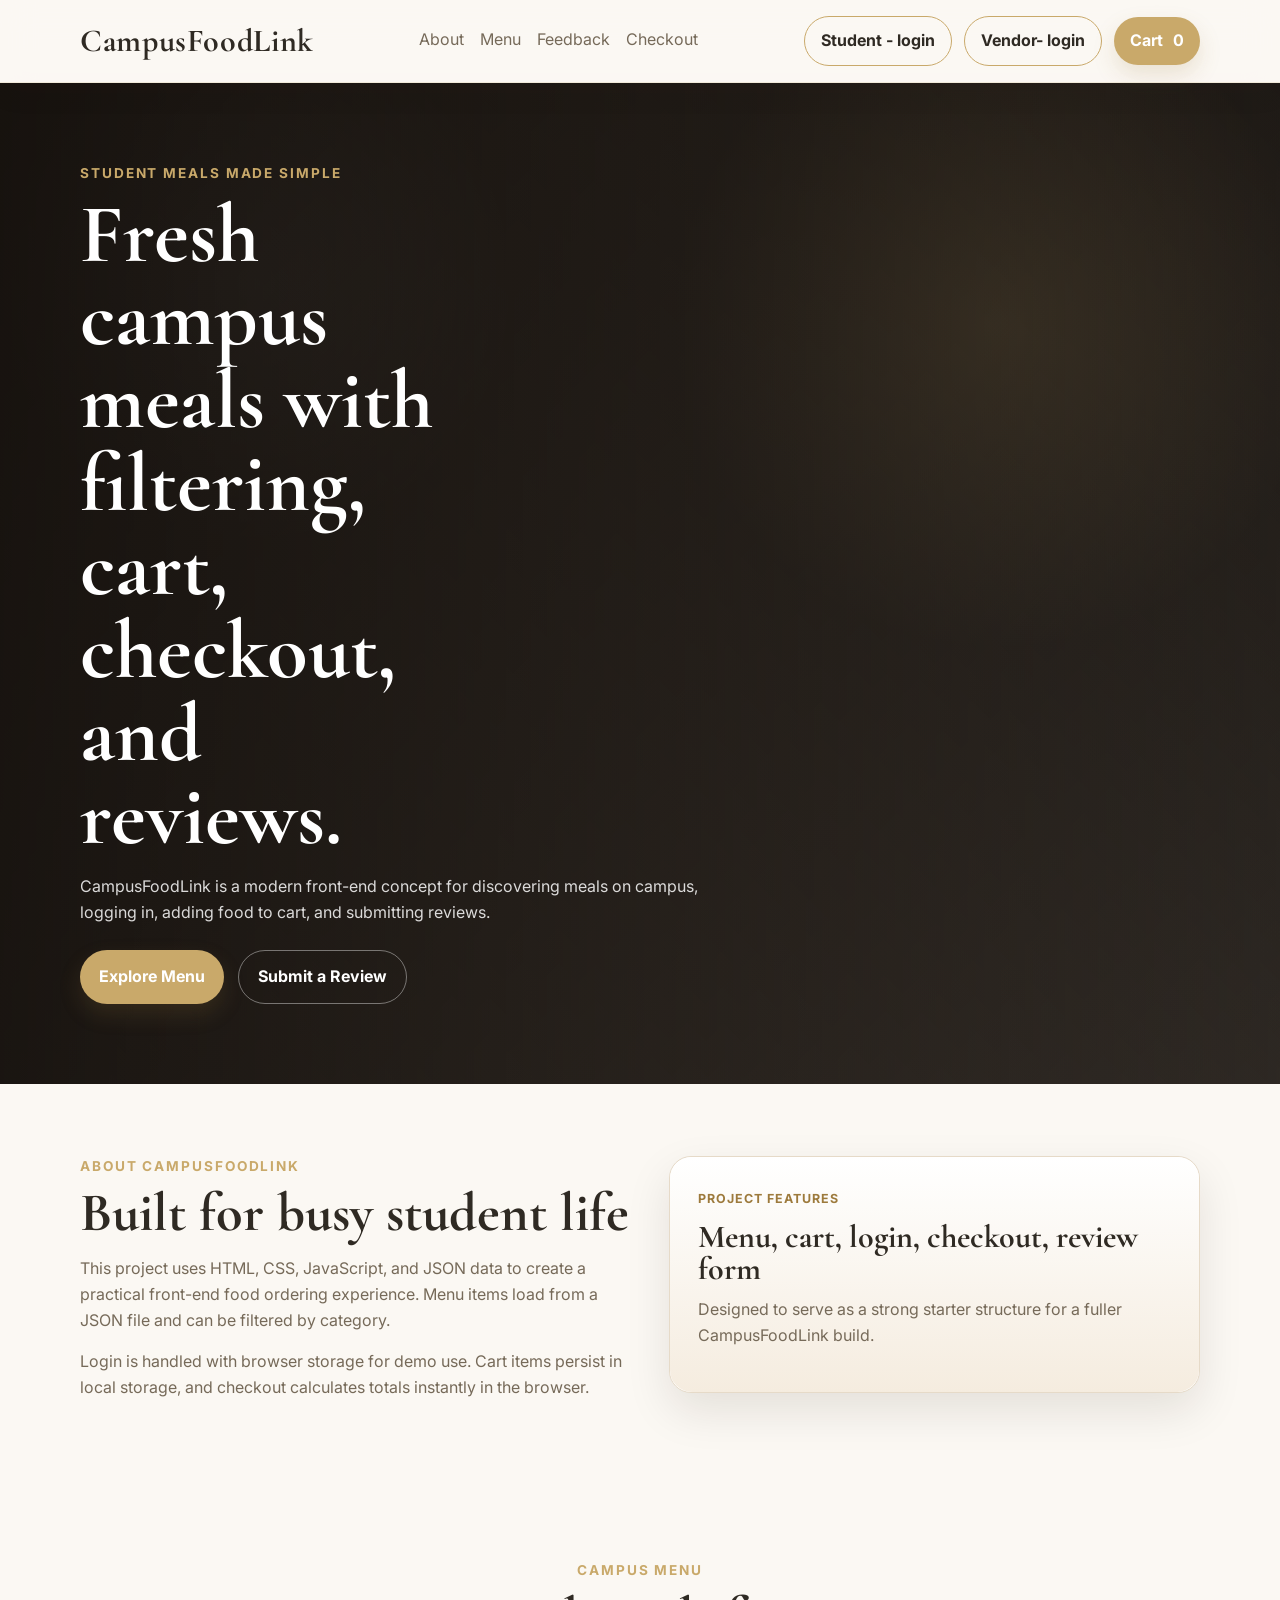
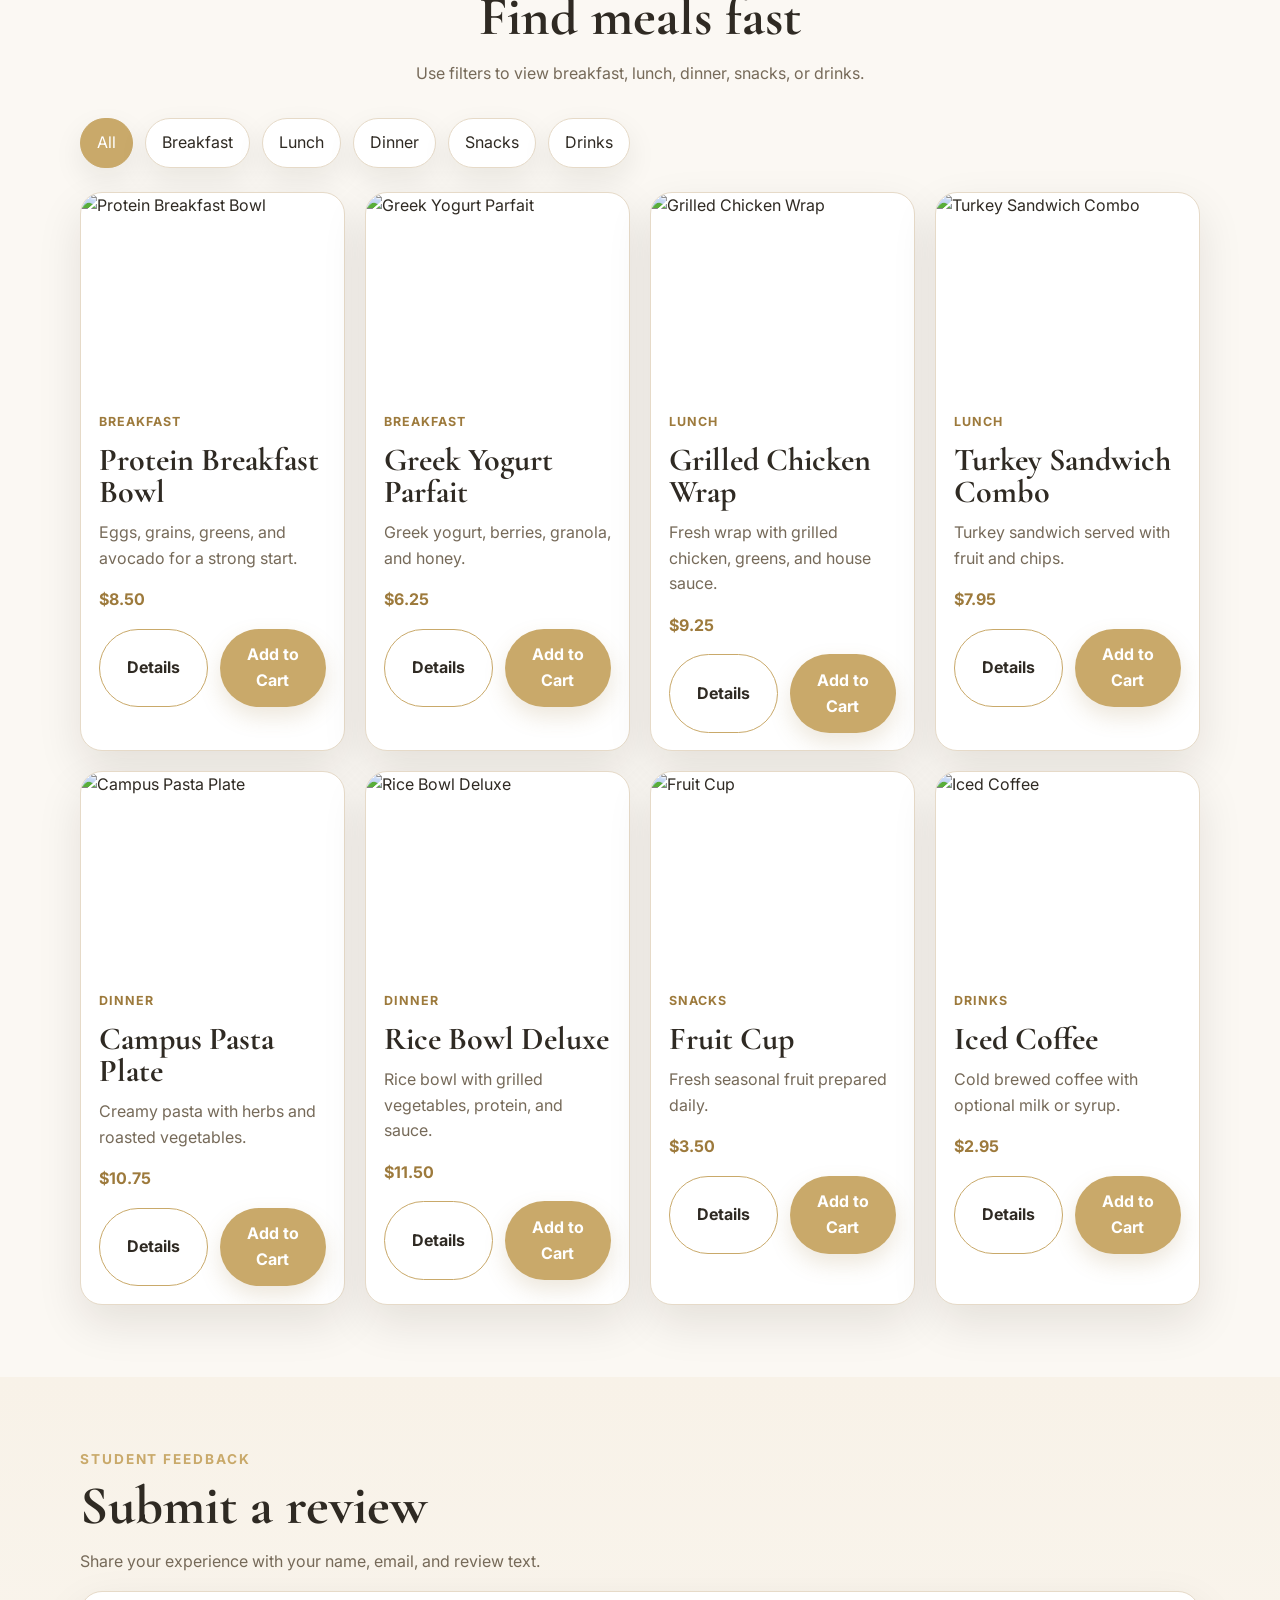
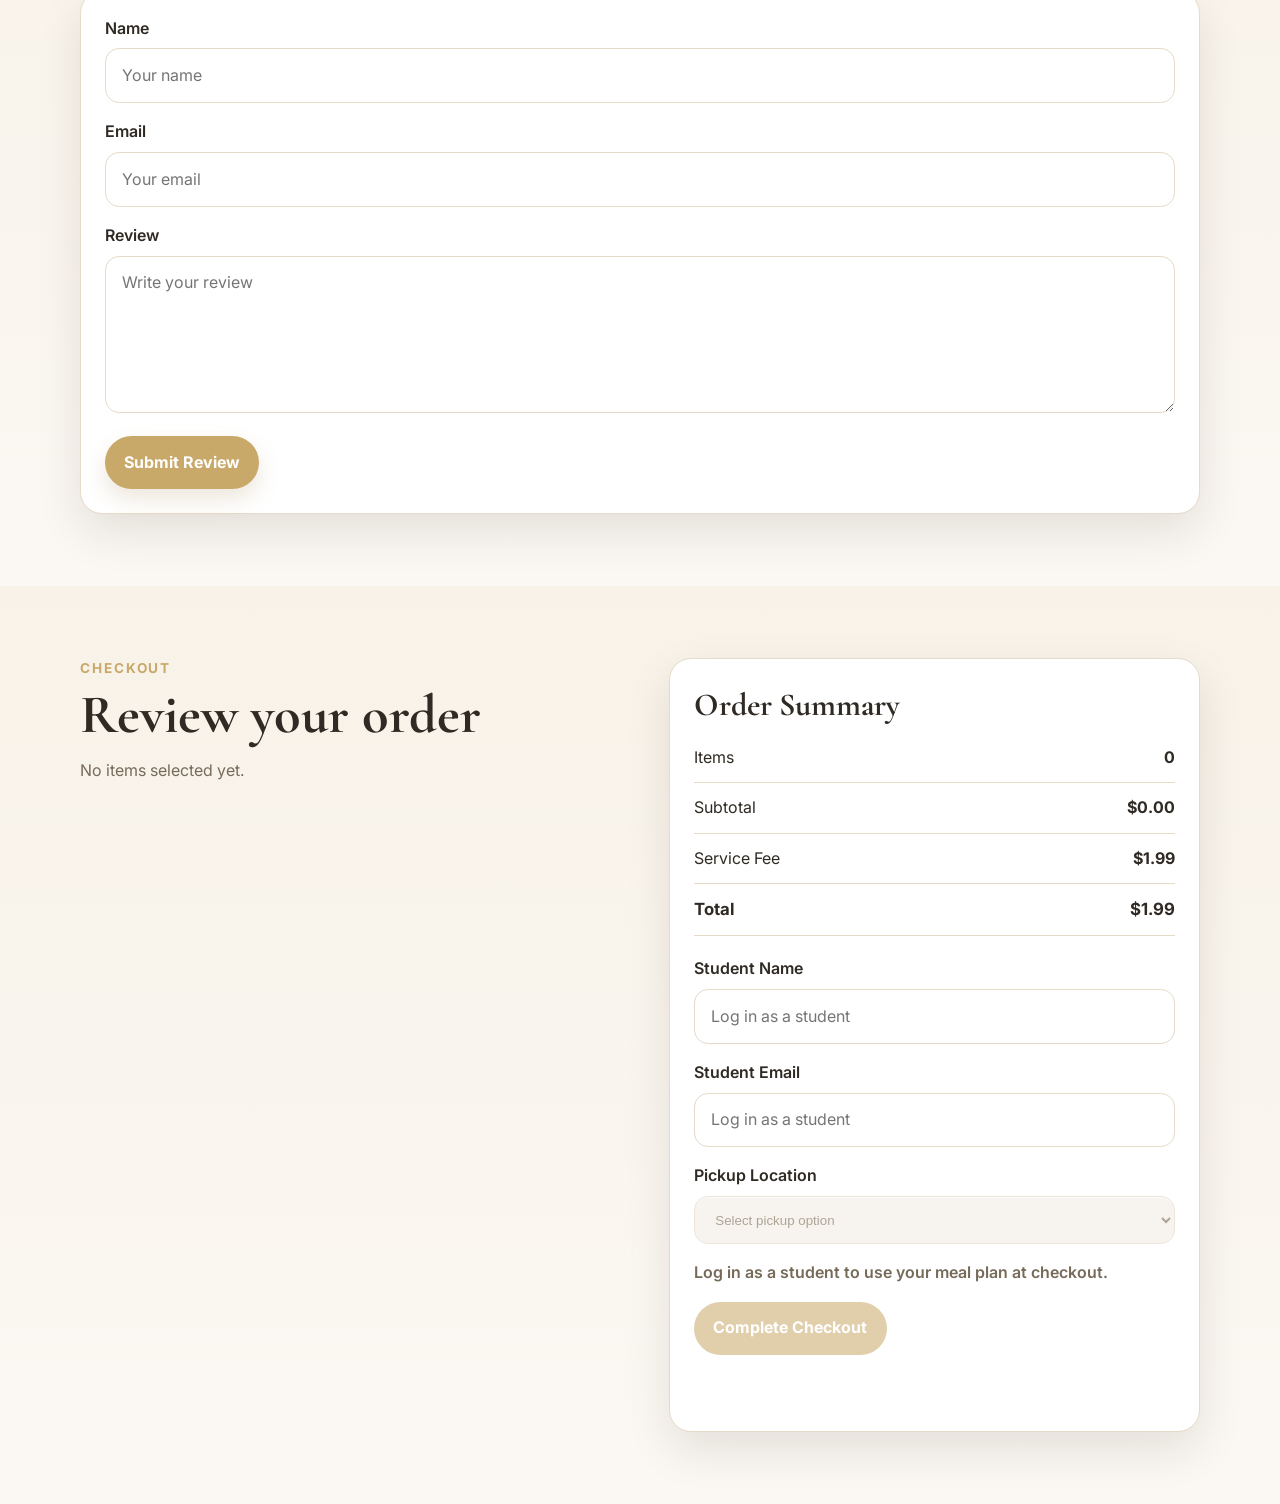
==== manage-menu.html @ eb5ac21d "Add files via upload" ====
<!DOCTYPE html>
<html lang="en">
<head>
  <meta charset="UTF-8" />
  <meta name="viewport" content="width=device-width, initial-scale=1.0" />
  <title>Manage Menu | CampusFoodLink</title>
  <meta name="description" content="Vendor menu management for CampusFoodLink." />
  <link rel="preconnect" href="https://fonts.googleapis.com">
  <link rel="preconnect" href="https://fonts.gstatic.com" crossorigin>
  <link href="https://fonts.googleapis.com/css2?family=Cormorant+Garamond:wght@400;500;600;700&family=Inter:wght@400;500;600;700&display=swap" rel="stylesheet">
  <link rel="stylesheet" href="./styles.css" />
</head>
<body>
  <header class="site-header">
    <div class="container nav-wrap">
      <a class="brand" href="./index.html">CampusFoodLink</a>
      <nav class="site-nav" aria-label="Primary">
        <a href="#menuManager">Menu Items</a>
        <a href="#menuFormCard">Add Item</a>
      </nav>
      <div class="nav-actions">
        <a class="button button-outline button-small" href="./index.html">Back to Site</a>
        <button id="vendorLogout" class="button button-small">Logout</button>
      </div>
    </div>
  </header>

  <main>
    <section class="hero manage-hero">
      <div class="hero-overlay"></div>
      <div class="container hero-content">
        <p class="eyebrow">Vendor workspace</p>
        <h1>Manage Menu</h1>
        <p class="hero-copy">
          Add new menu items, update prices, replace food images, and publish changes directly to the customer menu.
        </p>
      </div>
    </section>

    <section class="section-gap manage-section">
      <div class="container manage-layout">
        <section id="menuManager" class="card-panel manage-list-panel">
          <div class="manage-header">
            <div>
              <p class="eyebrow">Current menu</p>
              <h2>Vendor items</h2>
            </div>
            <button id="resetFormButton" class="button button-outline button-small" type="button">Add New Item</button>
          </div>
          <div id="manageMenuGrid" class="manage-menu-grid"></div>
        </section>

        <section id="menuFormCard" class="card-panel manage-form-panel">
          <p class="eyebrow">Edit details</p>
          <h2 id="manageFormTitle">Add Menu Item</h2>
          <form id="manageMenuForm" class="checkout-form">
            <input type="hidden" id="menuItemId" />
            <input type="hidden" id="menuImageCurrent" />
            <label>
              <span>Item Name</span>
              <input type="text" id="menuItemName" required placeholder="Meal name" />
            </label>
            <label>
              <span>Category</span>
              <select id="menuItemCategory" required>
                <option value="breakfast">Breakfast</option>
                <option value="lunch">Lunch</option>
                <option value="dinner">Dinner</option>
                <option value="snacks">Snacks</option>
                <option value="drinks">Drinks</option>
              </select>
            </label>
            <label>
              <span>Price</span>
              <input type="number" id="menuItemPrice" min="0" step="0.01" required placeholder="0.00" />
            </label>
            <label>
              <span>Description</span>
              <textarea id="menuItemDescription" rows="5" required placeholder="Describe the item"></textarea>
            </label>
            <label>
              <span>Image URL</span>
              <input type="url" id="menuItemImageUrl" placeholder="https://example.com/meal.jpg" />
            </label>
            <label>
              <span>Or Upload Image</span>
              <input type="file" id="menuItemImageFile" accept="image/*" />
            </label>
            <div class="image-preview-wrap">
              <img id="menuImagePreview" class="image-preview hidden" alt="Menu item preview" />
            </div>
            <div class="manage-form-actions">
              <button type="submit" class="button">Save Item</button>
              <button id="cancelEditButton" type="button" class="button button-outline">Cancel</button>
            </div>
          </form>
          <p id="manageMenuStatus" class="status-message" role="status" aria-live="polite"></p>
        </section>
      </div>
    </section>
  </main>

  <script src="./manage-menu.js"></script>
</body>
</html>
---- styles.css ----
:root{
  --bg:#fbf8f3;
  --surface:#ffffff;
  --surface-soft:#f5ecdf;
  --text:#2f2a23;
  --muted:#766a59;
  --line:#e6dac8;
  --accent:#c9a96a;
  --accent-dark:#9d7a3c;
  --dark:#16120f;
  --dark-2:#231d17;
  --shadow:0 18px 45px rgba(29,21,13,0.10);
  --shadow-soft:0 12px 30px rgba(29,21,13,0.08);
  --shadow-strong:0 24px 60px rgba(29,21,13,0.16);
  --radius:22px;
}

*{box-sizing:border-box}
html{scroll-behavior:smooth}
body{
  margin:0;
  background:var(--bg);
  color:var(--text);
  font-family:"Inter",Arial,sans-serif;
  line-height:1.6;
  overflow-x:hidden;
}

a{text-decoration:none;color:inherit}
img{display:block;max-width:100%}
button,input,textarea{font:inherit}

a,
button,
input,
textarea{
  transition:color 0.22s ease, background-color 0.22s ease, border-color 0.22s ease, transform 0.22s ease, box-shadow 0.22s ease, opacity 0.22s ease;
}

.container{
  width:min(1120px,calc(100% - 2rem));
  margin:0 auto;
}

.site-header{
  position:sticky;
  top:0;
  z-index:30;
  backdrop-filter:blur(16px);
  background:rgba(251,248,243,0.92);
  border-bottom:1px solid rgba(201,169,106,0.18);
  box-shadow:0 10px 30px rgba(34,26,18,0.05);
}

.nav-wrap{
  display:flex;
  align-items:center;
  justify-content:space-between;
  gap:1rem;
  padding:1rem 0;
}

.brand,
h1,h2,h3{
  font-family:"Cormorant Garamond",Georgia,serif;
  line-height:1;
}

.brand{
  font-size:2rem;
  font-weight:700;
  letter-spacing:0.02em;
}

.brand:hover{
  color:var(--accent-dark);
}

.site-nav{
  display:flex;
  gap:1rem;
  color:var(--muted);
}

.site-nav a{
  position:relative;
  padding-bottom:0.2rem;
}

.site-nav a::after{
  content:"";
  position:absolute;
  left:0;
  bottom:0;
  width:100%;
  height:1px;
  background:var(--accent);
  transform:scaleX(0);
  transform-origin:left;
  transition:transform 0.22s ease;
}

.site-nav a:hover{
  color:var(--text);
}

.site-nav a:hover::after,
.site-nav a:focus-visible::after{
  transform:scaleX(1);
}

.nav-actions{
  display:flex;
  gap:0.75rem;
  align-items:center;
}

.button{
  display:inline-flex;
  align-items:center;
  justify-content:center;
  min-height:46px;
  padding:0.85rem 1.2rem;
  border:none;
  border-radius:999px;
  background:var(--accent);
  color:#fff;
  font-weight:700;
  cursor:pointer;
  box-shadow:0 10px 22px rgba(157,122,60,0.18);
}

.button:hover{
  background:var(--accent-dark);
  transform:translateY(-2px);
  box-shadow:0 14px 26px rgba(157,122,60,0.24);
}

.button:disabled{
  opacity:0.55;
  cursor:not-allowed;
  transform:none;
  box-shadow:none;
}

.button-outline{
  background:transparent;
  color:var(--text);
  border:1px solid var(--accent);
  box-shadow:none;
}

.button-outline:hover{
  background:var(--accent);
  color:#fff;
}

.button-ghost{
  background:transparent;
  color:#fff;
  border:1px solid rgba(255,255,255,0.4);
  box-shadow:none;
}

.button-ghost:hover{
  background:rgba(255,255,255,0.12);
  border-color:rgba(255,255,255,0.7);
}

.button:focus-visible,
.filter-button:focus-visible,
.close-button:focus-visible,
.qty-button:focus-visible,
.remove-link:focus-visible,
input:focus-visible,
textarea:focus-visible,
.site-nav a:focus-visible,
.brand:focus-visible{
  outline:3px solid rgba(201,169,106,0.32);
  outline-offset:3px;
}

.button-small{
  min-height:40px;
  padding:0.7rem 1rem;
}

.hero{
  position:relative;
  min-height:86svh;
  display:flex;
  align-items:center;
  background:
    radial-gradient(circle at 20% 20%, rgba(255,255,255,0.08), transparent 20%),
    linear-gradient(135deg, rgba(38,31,24,0.82), rgba(24,21,18,0.58)),
    linear-gradient(45deg, rgba(90,69,48,0.64), rgba(48,37,27,0.78) 55%, rgba(22,18,15,0.92)),
    url("https://images.unsplash.com/photo-1544025162-d76694265947?auto=format&fit=crop&w=1600&q=80");
  background-size:cover;
  background-position:center;
}

.hero-overlay{
  position:absolute;
  inset:0;
  background:
    linear-gradient(90deg, rgba(17,13,10,0.82), rgba(17,13,10,0.2)),
    radial-gradient(circle at 78% 24%, rgba(201,169,106,0.18), transparent 26%);
}

.hero-content{
  position:relative;
  z-index:1;
  color:#fff;
  padding:5rem 0;
  animation:fadeUp 0.8s ease both;
}

.eyebrow{
  margin:0 0 0.5rem;
  color:var(--accent);
  font-size:0.85rem;
  font-weight:700;
  letter-spacing:0.14em;
  text-transform:uppercase;
}

h1{
  margin:0 0 1rem;
  font-size:clamp(3rem,8vw,5.2rem);
  max-width:10ch;
}

h2{
  margin:0 0 1rem;
  font-size:clamp(2.2rem,5vw,3.4rem);
}

h3{
  margin:0.35rem 0 0.75rem;
  font-size:2rem;
}

p{
  margin:0 0 1rem;
  color:var(--muted);
}

.hero-copy{
  max-width:40rem;
  color:rgba(255,255,255,0.84);
}

.hero-actions{
  display:flex;
  flex-wrap:wrap;
  gap:0.85rem;
  margin-top:1.5rem;
}

.section-gap{
  padding:4.5rem 0;
}

.two-col{
  display:grid;
  grid-template-columns:1.05fr 1fr;
  gap:2rem;
  align-items:start;
}

.info-panel,
.card-panel,
.menu-card,
.review-card{
  background:var(--surface);
  border:1px solid var(--line);
  border-radius:var(--radius);
  box-shadow:var(--shadow);
  transition:transform 0.24s ease, box-shadow 0.24s ease, border-color 0.24s ease;
}

.info-card{
  padding:1.75rem;
  background:linear-gradient(180deg,#fff,var(--surface-soft));
  border-radius:var(--radius);
}

.info-panel:hover,
.card-panel:hover,
.review-card:hover{
  transform:translateY(-4px);
  box-shadow:var(--shadow-strong);
}

.tag{
  display:inline-block;
  margin-bottom:0.4rem;
  color:var(--accent-dark);
  font-size:0.78rem;
  font-weight:700;
  text-transform:uppercase;
  letter-spacing:0.08em;
}

.section-heading.center{
  text-align:center;
  max-width:42rem;
  margin:0 auto 2rem;
}

.filter-bar{
  display:flex;
  gap:0.75rem;
  flex-wrap:wrap;
  margin-bottom:1.5rem;
}

.filter-button{
  min-height:40px;
  padding:0.7rem 1rem;
  border-radius:999px;
  border:1px solid var(--line);
  background:#fff;
  color:var(--text);
  cursor:pointer;
  box-shadow:var(--shadow-soft);
}

.filter-button:hover{
  transform:translateY(-2px);
  border-color:var(--accent);
  color:var(--accent-dark);
}

.filter-button.active{
  background:var(--accent);
  border-color:var(--accent);
  color:#fff;
}

.menu-grid{
  display:grid;
  grid-template-columns:repeat(4,1fr);
  gap:1.25rem;
}

.menu-card{
  overflow:hidden;
}

.menu-card:hover{
  transform:translateY(-8px);
  border-color:rgba(201,169,106,0.6);
  box-shadow:var(--shadow-strong);
}

.menu-card img{
  width:100%;
  aspect-ratio:4/3;
  object-fit:cover;
  transition:transform 0.45s ease, filter 0.45s ease;
}

.menu-card:hover img{
  transform:scale(1.06);
  filter:saturate(1.06) contrast(1.02);
}

.menu-card-body{
  padding:1.1rem;
}

.price-row{
  display:flex;
  justify-content:space-between;
  gap:1rem;
  align-items:center;
}

.price{
  color:var(--accent-dark);
  font-weight:700;
}

.menu-actions{
  display:flex;
  gap:0.75rem;
  margin-top:1rem;
}

.menu-actions .button,
.menu-actions .button-outline{
  flex:1;
}

.review-section,
.status-section,
.checkout-section{
  background:linear-gradient(180deg,#f8f2e8,#fbf8f3);
}

.review-layout,
.checkout-layout{
  align-items:start;
}

.review-form,
.checkout-summary{
  padding:1.5rem;
}

.review-form label,
.login-form label,
.checkout-form label{
  display:block;
  margin-bottom:1rem;
}

.review-form span,
.login-form span,
.checkout-form span{
  display:block;
  margin-bottom:0.45rem;
  font-weight:600;
  color:var(--text);
}

select,
input,
textarea{
  width:100%;
  min-height:48px;
  padding:0.85rem 1rem;
  border:1px solid var(--line);
  border-radius:14px;
  background:#fff;
  color:var(--text);
  box-shadow:inset 0 1px 0 rgba(255,255,255,0.75);
}

select:hover,
input:hover,
textarea:hover{
  border-color:#d4bea0;
}

select:disabled,
input:disabled,
textarea:disabled{
  background:#f4efe7;
  color:#8b7e6b;
  cursor:not-allowed;
}

select:focus,
input:focus,
textarea:focus{
  border-color:var(--accent);
  box-shadow:0 0 0 4px rgba(201,169,106,0.15);
  outline:none;
}

textarea{
  min-height:140px;
  resize:vertical;
}

.status-message{
  margin-top:0.75rem;
  min-height:1.5rem;
  font-weight:600;
}

.status-board{
  display:grid;
  grid-template-columns:1.35fr 0.9fr;
  gap:1.25rem;
  align-items:start;
}

.status-steps{
  position:relative;
  display:grid;
  grid-template-columns:repeat(3,1fr);
  gap:1rem;
  padding-top:0.6rem;
}

.status-steps::before{
  content:"";
  position:absolute;
  left:8%;
  right:8%;
  top:2rem;
  height:6px;
  border-radius:999px;
  background:linear-gradient(90deg, rgba(201,169,106,0.18), rgba(201,169,106,0.35), rgba(111,155,88,0.18));
  box-shadow:inset 0 1px 0 rgba(255,255,255,0.9);
}

.status-step{
  position:relative;
  z-index:1;
  overflow:hidden;
  padding:1.4rem;
  border:1px solid var(--line);
  border-radius:22px;
  background:
    linear-gradient(180deg, rgba(255,255,255,0.96), rgba(250,246,240,0.94)),
    radial-gradient(circle at top left, rgba(201,169,106,0.08), transparent 46%);
  box-shadow:var(--shadow-soft);
  transition:transform 0.35s ease, box-shadow 0.35s ease, border-color 0.35s ease, opacity 0.35s ease, background 0.35s ease;
}

.status-step::before{
  content:"";
  position:absolute;
  inset:0;
  background:linear-gradient(120deg, transparent 18%, rgba(255,255,255,0.55) 46%, transparent 72%);
  opacity:0;
  transform:translateX(-135%);
}

.status-step h3{
  margin-bottom:0.55rem;
  font-size:1.9rem;
}

.status-step p{
  margin:0;
}

.status-step-number{
  position:relative;
  display:inline-flex;
  align-items:center;
  justify-content:center;
  width:50px;
  height:50px;
  margin-bottom:0.9rem;
  border-radius:999px;
  background:linear-gradient(180deg, #f8efe1, #efdfc4);
  color:var(--accent-dark);
  font-weight:700;
  box-shadow:0 10px 22px rgba(157,122,60,0.14);
}

.status-step.is-current{
  border-color:var(--accent);
  box-shadow:0 24px 45px rgba(157,122,60,0.18);
  transform:translateY(-6px) scale(1.01);
}

.status-step.is-current .status-step-number{
  background:linear-gradient(180deg, #d7b57a, #b98e45);
  color:#fff;
  animation:statusPulse 1.8s ease-in-out infinite;
}

.status-step.is-current::before{
  opacity:1;
  animation:statusSweep 1.8s linear infinite;
}

.status-step.is-complete{
  border-color:#b9d1ab;
  background:
    linear-gradient(180deg, rgba(255,255,255,0.98), rgba(241,250,235,0.95)),
    radial-gradient(circle at top left, rgba(111,155,88,0.1), transparent 50%);
}

.status-step.is-complete .status-step-number{
  background:linear-gradient(180deg, #83aa69, #5d8647);
  color:#fff;
  font-size:0;
}

.status-step.is-complete .status-step-number::before{
  content:"\2713";
  font-size:1rem;
}

.status-step.is-upcoming{
  opacity:0.78;
  transform:translateY(2px);
}

.status-summary{
  padding:1.5rem;
  background:
    linear-gradient(180deg, rgba(255,255,255,0.98), rgba(247,241,232,0.96)),
    radial-gradient(circle at top right, rgba(201,169,106,0.08), transparent 42%);
  border:1px solid rgba(201,169,106,0.18);
  box-shadow:0 18px 36px rgba(29,21,13,0.08);
}

.status-summary-row{
  display:flex;
  justify-content:space-between;
  gap:1rem;
  padding:0.8rem 0;
  border-bottom:1px solid var(--line);
}

.modal-copy{
  margin-bottom:0.75rem;
}

.credential-note{
  padding:0.9rem 1rem;
  border:1px solid var(--line);
  border-radius:16px;
  background:linear-gradient(180deg,#fff,var(--surface-soft));
}

.review-list{
  display:grid;
  grid-template-columns:repeat(3,1fr);
  gap:1rem;
  margin-top:2rem;
}

.review-card{
  padding:1.2rem;
}

.review-section .card-panel:hover,
.review-section .review-card:hover{
  transform:none;
  box-shadow:var(--shadow);
}

.review-card small{
  color:var(--muted);
}

.checkout-items,
.cart-items{
  display:grid;
  gap:0.85rem;
}

.checkout-item,
.cart-item{
  display:grid;
  grid-template-columns:80px 1fr auto;
  gap:0.85rem;
  align-items:center;
  padding:0.9rem;
  background:#fff;
  border:1px solid var(--line);
  border-radius:18px;
  transition:transform 0.22s ease, box-shadow 0.22s ease, border-color 0.22s ease;
}

.checkout-item:hover,
.cart-item:hover{
  transform:translateY(-2px);
  border-color:#d9c19d;
  box-shadow:var(--shadow-soft);
}

.checkout-item img,
.cart-item img{
  width:80px;
  height:80px;
  object-fit:cover;
  border-radius:14px;
}

.summary-row{
  display:flex;
  justify-content:space-between;
  gap:1rem;
  padding:0.75rem 0;
  border-bottom:1px solid var(--line);
}

.summary-row.total{
  font-size:1.05rem;
  font-weight:700;
}

.checkout-form{
  margin-top:1.25rem;
}

.modal,
.cart-drawer{
  position:fixed;
  inset:0;
  background:rgba(0,0,0,0.52);
  display:grid;
  place-items:center;
  z-index:40;
}

.hidden{
  display:none;
}

.modal-card,
.cart-panel{
  width:min(100% - 1.5rem, 520px);
  background:#fff;
  border-radius:24px;
  padding:1.4rem;
  box-shadow:var(--shadow);
  animation:modalIn 0.28s ease both;
}

.cart-panel{
  width:min(100% - 1rem, 560px);
  max-height:85svh;
  overflow:auto;
}

.close-button{
  border:none;
  background:transparent;
  font-size:2rem;
  line-height:1;
  cursor:pointer;
  border-radius:999px;
  padding:0.15rem 0.45rem;
}

.close-button:hover{
  background:rgba(201,169,106,0.14);
  color:var(--accent-dark);
  transform:rotate(90deg);
}

.cart-header{
  display:flex;
  justify-content:space-between;
  align-items:center;
  margin-bottom:1rem;
}

.cart-footer{
  margin-top:1rem;
}

.qty-controls{
  display:flex;
  align-items:center;
  gap:0.4rem;
}

.qty-button{
  width:32px;
  height:32px;
  border-radius:50%;
  border:1px solid var(--line);
  background:#fff;
  cursor:pointer;
}

.qty-button:hover{
  border-color:var(--accent);
  color:var(--accent-dark);
  transform:translateY(-1px);
}

.remove-link{
  color:#b14a36;
  background:none;
  border:none;
  cursor:pointer;
  padding:0;
}

.remove-link:hover{
  color:#8f2f1b;
}

.manage-hero{
  min-height:52svh;
  background:
    radial-gradient(circle at 12% 18%, rgba(255,255,255,0.08), transparent 18%),
    linear-gradient(135deg, rgba(20,31,27,0.94), rgba(26,45,39,0.78)),
    linear-gradient(45deg, #264036, #162720 58%, #101814);
}

.account-hero{
  min-height:48svh;
  background:
    radial-gradient(circle at 18% 18%, rgba(255,255,255,0.08), transparent 18%),
    linear-gradient(135deg, rgba(19,31,45,0.94), rgba(28,42,64,0.78)),
    linear-gradient(45deg, #29405d, #1b2a3d 58%, #121923);
}

.account-section,
.manage-section{
  background:linear-gradient(180deg,#f7f1e8,#fbf8f3);
}

.account-layout,
.manage-layout{
  display:grid;
  grid-template-columns:1.2fr 0.95fr;
  gap:1.5rem;
  align-items:start;
}

.account-grid{
  display:grid;
  grid-template-columns:repeat(3, minmax(0, 1fr));
  gap:1.5rem;
  align-items:start;
}

.account-balance-card,
.account-summary-card{
  padding:1.5rem;
}

.deposit-card{
  height:100%;
  padding:1.5rem;
}

.balance-amount{
  margin:0.2rem 0 0.6rem;
  color:var(--text);
  font-size:clamp(2.4rem, 6vw, 4rem);
  font-weight:700;
  line-height:1;
}

.balance-note{
  margin:0;
}

.purchase-history-list{
  display:grid;
  gap:1rem;
}

.deposit-form{
  display:grid;
  gap:1rem;
}

.deposit-options{
  display:grid;
  grid-template-columns:repeat(4, minmax(0, 1fr));
  gap:0.75rem;
}

.deposit-option{
  position:relative;
}

.deposit-option input{
  position:absolute;
  opacity:0;
  pointer-events:none;
}

.deposit-option span{
  display:flex;
  align-items:center;
  justify-content:center;
  min-height:58px;
  padding:0.9rem 1rem;
  border:1px solid var(--line);
  border-radius:18px;
  background:#fff;
  box-shadow:var(--shadow-soft);
  font-weight:700;
  cursor:pointer;
  transition:transform 0.22s ease, border-color 0.22s ease, box-shadow 0.22s ease, background-color 0.22s ease, color 0.22s ease;
}

.deposit-option span:hover{
  transform:translateY(-2px);
  border-color:var(--accent);
  color:var(--accent-dark);
}

.deposit-option input:checked + span{
  background:var(--accent);
  color:#fff;
  border-color:var(--accent);
  box-shadow:0 14px 26px rgba(157,122,60,0.18);
}

.purchase-card{
  padding:1.3rem 1.4rem;
  border:1px solid var(--line);
  border-radius:22px;
  background:linear-gradient(180deg,#fffdf9,#fff);
  box-shadow:var(--shadow-soft);
  transition:transform 0.22s ease, box-shadow 0.22s ease, border-color 0.22s ease;
}

.purchase-card summary{
  list-style:none;
  cursor:pointer;
}

.purchase-card summary::-webkit-details-marker{
  display:none;
}

.purchase-card[open]{
  box-shadow:var(--shadow);
}

.purchase-card:hover{
  transform:translateY(-3px);
  border-color:#d9c19d;
  box-shadow:var(--shadow);
}

.purchase-card-header{
  display:flex;
  justify-content:space-between;
  gap:1rem;
  align-items:flex-start;
  position:relative;
  padding-right:2rem;
}

.purchase-card-header::after{
  content:"+";
  position:absolute;
  top:0.15rem;
  right:0;
  color:var(--accent-dark);
  font-size:1.4rem;
  line-height:1;
  transition:transform 0.22s ease;
}

.purchase-card[open] .purchase-card-header::after{
  transform:rotate(45deg);
}

.receipt-meta{
  display:flex;
  flex-wrap:wrap;
  gap:0.75rem 1.5rem;
  margin-top:1rem;
  margin-bottom:1rem;
  color:var(--muted);
}

.receipt-sheet{
  padding:1rem 1.1rem;
  border:1px dashed #d9c7ad;
  border-radius:18px;
  background:
    linear-gradient(180deg, rgba(245,236,223,0.45), rgba(255,255,255,0.85)),
    repeating-linear-gradient(
      180deg,
      transparent 0,
      transparent 31px,
      rgba(118,106,89,0.08) 31px,
      rgba(118,106,89,0.08) 32px
    );
}

.receipt-lines{
  display:grid;
  gap:0.85rem;
  margin-bottom:1rem;
}

.receipt-line{
  display:flex;
  justify-content:space-between;
  gap:1rem;
  align-items:flex-start;
}

.receipt-line p{
  margin:0.2rem 0 0;
  font-size:0.92rem;
}

.receipt-line span{
  color:var(--text);
  font-weight:700;
}

.receipt-summary{
  padding-top:0.9rem;
  border-top:1px solid rgba(118,106,89,0.22);
  display:grid;
  gap:0.55rem;
}

.receipt-total-row{
  display:flex;
  justify-content:space-between;
  gap:1rem;
  align-items:center;
}

.receipt-total-row.grand-total{
  margin-top:0.25rem;
  padding-top:0.7rem;
  border-top:1px solid rgba(118,106,89,0.22);
  color:var(--text);
  font-size:1.05rem;
}

.manage-list-panel,
.manage-form-panel{
  padding:1.5rem;
}

.manage-header{
  display:flex;
  justify-content:space-between;
  gap:1rem;
  align-items:flex-start;
  margin-bottom:1.5rem;
}

.manage-menu-grid{
  display:grid;
  gap:1rem;
}

.manage-item-card{
  display:grid;
  grid-template-columns:120px 1fr;
  gap:1rem;
  padding:1rem;
  border:1px solid var(--line);
  border-radius:20px;
  background:#fff;
  box-shadow:var(--shadow-soft);
  transition:transform 0.22s ease, box-shadow 0.22s ease, border-color 0.22s ease;
}

.manage-item-card:hover{
  transform:translateY(-3px);
  border-color:#d9c19d;
  box-shadow:var(--shadow);
}

.manage-item-card img{
  width:120px;
  height:120px;
  border-radius:18px;
  object-fit:cover;
}

.manage-item-body h3{
  font-size:1.8rem;
}

.manage-item-meta{
  display:flex;
  justify-content:space-between;
  gap:1rem;
  align-items:center;
}

.manage-form-actions{
  display:flex;
  flex-wrap:wrap;
  gap:0.75rem;
  margin-top:1rem;
}

.image-preview-wrap{
  margin-top:0.5rem;
}

.image-preview{
  width:100%;
  max-width:280px;
  aspect-ratio:4/3;
  object-fit:cover;
  border-radius:18px;
  border:1px solid var(--line);
  box-shadow:var(--shadow-soft);
}

@keyframes fadeUp{
  from{
    opacity:0;
    transform:translateY(22px);
  }
  to{
    opacity:1;
    transform:translateY(0);
  }
}

@keyframes modalIn{
  from{
    opacity:0;
    transform:translateY(12px) scale(0.98);
  }
  to{
    opacity:1;
    transform:translateY(0) scale(1);
  }
}

@keyframes statusPulse{
  0%, 100%{
    box-shadow:0 10px 22px rgba(157,122,60,0.18);
    transform:scale(1);
  }
  50%{
    box-shadow:0 0 0 10px rgba(201,169,106,0.12), 0 14px 30px rgba(157,122,60,0.2);
    transform:scale(1.05);
  }
}

@keyframes statusSweep{
  from{
    transform:translateX(-135%);
  }
  to{
    transform:translateX(135%);
  }
}

@media (max-width: 980px){
  .site-nav{display:none}
  .menu-grid{grid-template-columns:repeat(2,1fr)}
  .review-list{grid-template-columns:repeat(2,1fr)}
  .two-col{grid-template-columns:1fr}
  .status-board{grid-template-columns:1fr}
  .status-steps{grid-template-columns:1fr}
  .status-steps::before{display:none}
  .account-layout{grid-template-columns:1fr}
  .account-grid{grid-template-columns:1fr 1fr}
  .manage-layout{grid-template-columns:1fr}
}

@media (max-width: 640px){
  .container{width:min(100% - 1.25rem,1120px)}
  .nav-wrap{flex-wrap:wrap}
  .nav-actions{width:100%;justify-content:flex-end}
  .hero{min-height:78svh}
  .hero-content{padding:4rem 0}
  h1{max-width:8ch}
  .menu-grid{grid-template-columns:1fr}
  .review-list{grid-template-columns:1fr}
  .checkout-item,.cart-item{grid-template-columns:64px 1fr}
  .checkout-item .item-side,.cart-item .item-side{grid-column:2}
  .account-grid{grid-template-columns:1fr}
  .deposit-options{grid-template-columns:repeat(2, minmax(0, 1fr))}
  .purchase-card-header{flex-direction:column}
  .receipt-line{flex-direction:column}
  .manage-header{flex-direction:column}
  .manage-item-card{grid-template-columns:1fr}
  .manage-item-card img{width:100%;height:auto;aspect-ratio:4/3}
}
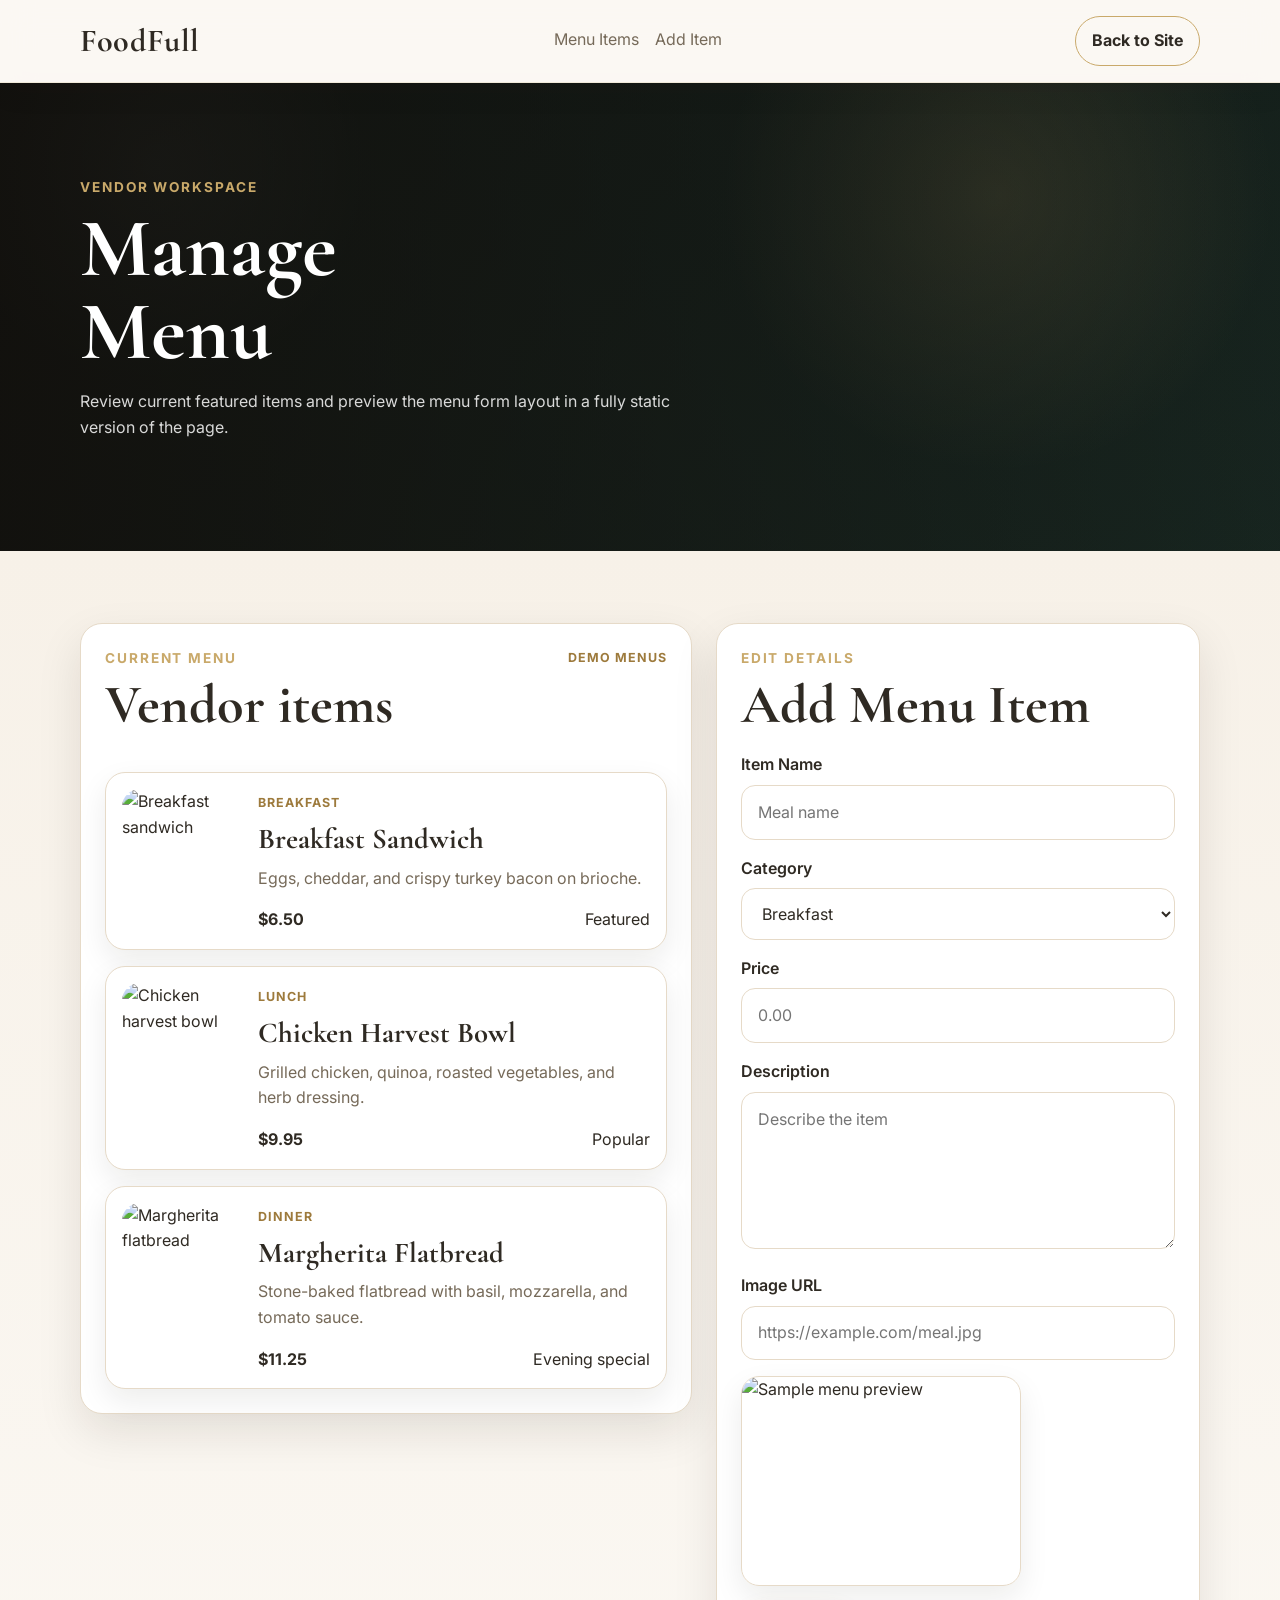
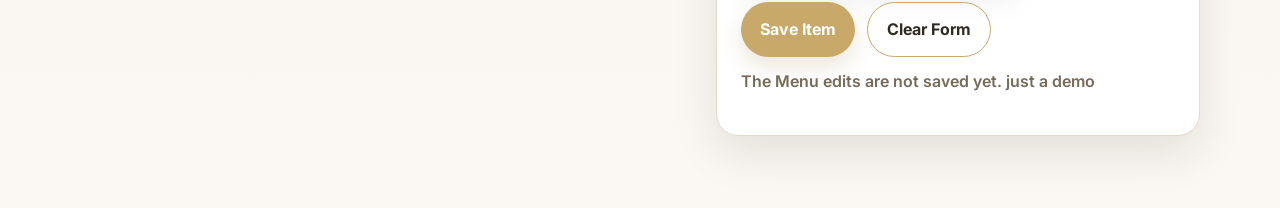
==== commit 67d76477: "Add files via upload" ====
--- a/manage-menu.html
+++ b/manage-menu.html
@@ -3,8 +3,8 @@
 <head>
   <meta charset="UTF-8" />
   <meta name="viewport" content="width=device-width, initial-scale=1.0" />
-  <title>Manage Menu | CampusFoodLink</title>
-  <meta name="description" content="Vendor menu management for CampusFoodLink." />
+  <title>Manage Menu | FoodFull</title>
+  <meta name="description" content="Vendor menu management preview for FoodFull." />
   <link rel="preconnect" href="https://fonts.googleapis.com">
   <link rel="preconnect" href="https://fonts.gstatic.com" crossorigin>
   <link href="https://fonts.googleapis.com/css2?family=Cormorant+Garamond:wght@400;500;600;700&family=Inter:wght@400;500;600;700&display=swap" rel="stylesheet">
@@ -13,14 +13,13 @@
 <body>
   <header class="site-header">
     <div class="container nav-wrap">
-      <a class="brand" href="./index.html">CampusFoodLink</a>
-      <nav class="site-nav" aria-label="Primary">
+      <a class="brand" href="./index.html">FoodFull</a>
+      <nav class="site-nav">
         <a href="#menuManager">Menu Items</a>
         <a href="#menuFormCard">Add Item</a>
       </nav>
       <div class="nav-actions">
         <a class="button button-outline button-small" href="./index.html">Back to Site</a>
-        <button id="vendorLogout" class="button button-small">Logout</button>
       </div>
     </div>
   </header>
@@ -32,7 +31,7 @@
         <p class="eyebrow">Vendor workspace</p>
         <h1>Manage Menu</h1>
         <p class="hero-copy">
-          Add new menu items, update prices, replace food images, and publish changes directly to the customer menu.
+          Review current featured items and preview the menu form layout in a fully static version of the page.
         </p>
       </div>
     </section>
@@ -45,61 +44,94 @@
               <p class="eyebrow">Current menu</p>
               <h2>Vendor items</h2>
             </div>
-            <button id="resetFormButton" class="button button-outline button-small" type="button">Add New Item</button>
+            <span class="tag">Demo menus</span>
           </div>
-          <div id="manageMenuGrid" class="manage-menu-grid"></div>
+
+          <div class="manage-menu-grid">
+            <article class="manage-item-card">
+              <img src="https://images.unsplash.com/photo-1482049016688-2d3e1b311543?auto=format&fit=crop&w=500&q=80" alt="Breakfast sandwich">
+              <div class="manage-item-body">
+                <span class="tag">Breakfast</span>
+                <h3>Breakfast Sandwich</h3>
+                <p>Eggs, cheddar, and crispy turkey bacon on brioche.</p>
+                <div class="manage-item-meta">
+                  <strong>$6.50</strong>
+                  <span>Featured</span>
+                </div>
+              </div>
+            </article>
+
+            <article class="manage-item-card">
+              <img src="https://images.unsplash.com/photo-1546069901-ba9599a7e63c?auto=format&fit=crop&w=500&q=80" alt="Chicken harvest bowl">
+              <div class="manage-item-body">
+                <span class="tag">Lunch</span>
+                <h3>Chicken Harvest Bowl</h3>
+                <p>Grilled chicken, quinoa, roasted vegetables, and herb dressing.</p>
+                <div class="manage-item-meta">
+                  <strong>$9.95</strong>
+                  <span>Popular</span>
+                </div>
+              </div>
+            </article>
+
+            <article class="manage-item-card">
+              <img src="https://images.unsplash.com/photo-1513104890138-7c749659a591?auto=format&fit=crop&w=500&q=80" alt="Margherita flatbread">
+              <div class="manage-item-body">
+                <span class="tag">Dinner</span>
+                <h3>Margherita Flatbread</h3>
+                <p>Stone-baked flatbread with basil, mozzarella, and tomato sauce.</p>
+                <div class="manage-item-meta">
+                  <strong>$11.25</strong>
+                  <span>Evening special</span>
+                </div>
+              </div>
+            </article>
+          </div>
         </section>
 
         <section id="menuFormCard" class="card-panel manage-form-panel">
           <p class="eyebrow">Edit details</p>
-          <h2 id="manageFormTitle">Add Menu Item</h2>
-          <form id="manageMenuForm" class="checkout-form">
-            <input type="hidden" id="menuItemId" />
-            <input type="hidden" id="menuImageCurrent" />
+          <h2>Add Menu Item</h2>
+          <form class="checkout-form">
             <label>
               <span>Item Name</span>
-              <input type="text" id="menuItemName" required placeholder="Meal name" />
+              <input type="text" required placeholder="Meal name" />
             </label>
             <label>
               <span>Category</span>
-              <select id="menuItemCategory" required>
-                <option value="breakfast">Breakfast</option>
-                <option value="lunch">Lunch</option>
-                <option value="dinner">Dinner</option>
-                <option value="snacks">Snacks</option>
-                <option value="drinks">Drinks</option>
+              <select required>
+                <option>Breakfast</option>
+                <option>Lunch</option>
+                <option>Dinner</option>
+                <option>Snacks</option>
+                <option>Drinks</option>
               </select>
             </label>
             <label>
               <span>Price</span>
-              <input type="number" id="menuItemPrice" min="0" step="0.01" required placeholder="0.00" />
+              <input type="number" min="0" step="0.01" required placeholder="0.00" />
             </label>
             <label>
               <span>Description</span>
-              <textarea id="menuItemDescription" rows="5" required placeholder="Describe the item"></textarea>
+              <textarea rows="5" required placeholder="Describe the item"></textarea>
             </label>
             <label>
               <span>Image URL</span>
-              <input type="url" id="menuItemImageUrl" placeholder="https://example.com/meal.jpg" />
-            </label>
-            <label>
-              <span>Or Upload Image</span>
-              <input type="file" id="menuItemImageFile" accept="image/*" />
+              <input type="url" placeholder="https://example.com/meal.jpg" />
             </label>
             <div class="image-preview-wrap">
-              <img id="menuImagePreview" class="image-preview hidden" alt="Menu item preview" />
+              <img class="image-preview" src="https://images.unsplash.com/photo-1509440159596-0249088772ff?auto=format&fit=crop&w=500&q=80" alt="Sample menu preview" />
             </div>
             <div class="manage-form-actions">
               <button type="submit" class="button">Save Item</button>
-              <button id="cancelEditButton" type="button" class="button button-outline">Cancel</button>
+              <button type="reset" class="button button-outline">Clear Form</button>
             </div>
           </form>
-          <p id="manageMenuStatus" class="status-message" role="status" aria-live="polite"></p>
+          <!-- I need to build save functionality -->
+          <p class="status-message"> The Menu edits are not saved yet. just a demo</p>
         </section>
       </div>
     </section>
   </main>
-
-  <script src="./manage-menu.js"></script>
 </body>
 </html>
--- a/styles.css
+++ b/styles.css
@@ -1,4 +1,5 @@
-
+/* CSS variables store the main colors, shadows, and radius values in one place so it can be reused later.
+   This is needed so the whole site stays visually consistent and makes future edits are easier. */
 :root{
   --bg:#fbf8f3;
   --surface:#ffffff;
@@ -8,14 +9,14 @@
   --line:#e6dac8;
   --accent:#c9a96a;
   --accent-dark:#9d7a3c;
-  --dark:#16120f;
-  --dark-2:#231d17;
   --shadow:0 18px 45px rgba(29,21,13,0.10);
   --shadow-soft:0 12px 30px rgba(29,21,13,0.08);
   --shadow-strong:0 24px 60px rgba(29,21,13,0.16);
   --radius:22px;
 }
 
+/* removes the default spacing in browsers, and font family.
+   This is needed to create without the default spacings getting in the way. A starting point across pages. */
 *{box-sizing:border-box}
 html{scroll-behavior:smooth}
 body{
@@ -27,22 +28,31 @@
   overflow-x:hidden;
 }
 
+/* defaults for elements. keeps links, images, and form controls visually consistent without recreating over and over.
+   This is needed so common elements behave the same throughout the site. */
 a{text-decoration:none;color:inherit}
 img{display:block;max-width:100%}
-button,input,textarea{font:inherit}
-
+button,input,textarea,select{font:inherit}
+
+/* transitions add a smoother feel to interactive elements. 
+   This is needed to make hover and focus change as mouse hovers to a subtle effect that looks nice. */
 a,
 button,
 input,
-textarea{
+textarea,
+select{
   transition:color 0.22s ease, background-color 0.22s ease, border-color 0.22s ease, transform 0.22s ease, box-shadow 0.22s ease, opacity 0.22s ease;
 }
 
+/* The main container centers content and limits line width.
+   This is needed so large screens do not stretch layouts too wide. */
 .container{
   width:min(1120px,calc(100% - 2rem));
   margin:0 auto;
 }
 
+/* Header and navigation styles keep the top bar visible and organize branding, links, and login actions.
+   This is needed because the header is the main navigation point across the project. */
 .site-header{
   position:sticky;
   top:0;
@@ -116,6 +126,8 @@
   align-items:center;
 }
 
+/* Button variants define the primary, outline, ghost, and compact button styles.
+   This is needed so actions look consistent while still showing different importance levels. */
 .button{
   display:inline-flex;
   align-items:center;
@@ -137,13 +149,6 @@
   box-shadow:0 14px 26px rgba(157,122,60,0.24);
 }
 
-.button:disabled{
-  opacity:0.55;
-  cursor:not-allowed;
-  transform:none;
-  box-shadow:none;
-}
-
 .button-outline{
   background:transparent;
   color:var(--text);
@@ -169,12 +174,9 @@
 }
 
 .button:focus-visible,
-.filter-button:focus-visible,
-.close-button:focus-visible,
-.qty-button:focus-visible,
-.remove-link:focus-visible,
 input:focus-visible,
 textarea:focus-visible,
+select:focus-visible,
 .site-nav a:focus-visible,
 .brand:focus-visible{
   outline:3px solid rgba(201,169,106,0.32);
@@ -186,6 +188,8 @@
   padding:0.7rem 1rem;
 }
 
+/* The hero section creates the large visual introduction at the top of each page.
+   This is needed to immediately establish the site's branding and first impression. */
 .hero{
   position:relative;
   min-height:86svh;
@@ -216,6 +220,8 @@
   animation:fadeUp 0.8s ease both;
 }
 
+/* Shared text helpers control heading scale, eyebrow labels, and hero spacing.
+   This is needed to keep the main content hierarchy readable and consistent. */
 .eyebrow{
   margin:0 0 0.5rem;
   color:var(--accent);
@@ -258,6 +264,8 @@
   margin-top:1.5rem;
 }
 
+/* Section spacing and multi-column layout utilities structure larger content blocks.
+   This is needed so different sections align cleanly without repeating layout code. */
 .section-gap{
   padding:4.5rem 0;
 }
@@ -269,6 +277,8 @@
   align-items:start;
 }
 
+/* Reusable surface styles create the card look used across info panels, menu cards, and other content areas.
+   This is needed to give the interface a unified panel system. */
 .info-panel,
 .card-panel,
 .menu-card,
@@ -293,6 +303,8 @@
   box-shadow:var(--shadow-strong);
 }
 
+/* Small labels and centered section headings help identify categories and introduce sections.
+   This is needed to make scanning content faster for users. */
 .tag{
   display:inline-block;
   margin-bottom:0.4rem;
@@ -309,39 +321,11 @@
   margin:0 auto 2rem;
 }
 
-.filter-bar{
-  display:flex;
-  gap:0.75rem;
-  flex-wrap:wrap;
-  margin-bottom:1.5rem;
-}
-
-.filter-button{
-  min-height:40px;
-  padding:0.7rem 1rem;
-  border-radius:999px;
-  border:1px solid var(--line);
-  background:#fff;
-  color:var(--text);
-  cursor:pointer;
-  box-shadow:var(--shadow-soft);
-}
-
-.filter-button:hover{
-  transform:translateY(-2px);
-  border-color:var(--accent);
-  color:var(--accent-dark);
-}
-
-.filter-button.active{
-  background:var(--accent);
-  border-color:var(--accent);
-  color:#fff;
-}
-
+/* Menu grid and card styles lay out featured food items with images and pricing.
+   This is needed to present menu content in a clean, easy-to-browse format. */
 .menu-grid{
   display:grid;
-  grid-template-columns:repeat(4,1fr);
+  grid-template-columns:repeat(3,1fr);
   gap:1.25rem;
 }
 
@@ -383,19 +367,9 @@
   font-weight:700;
 }
 
-.menu-actions{
-  display:flex;
-  gap:0.75rem;
-  margin-top:1rem;
-}
-
-.menu-actions .button,
-.menu-actions .button-outline{
-  flex:1;
-}
-
+/* Review and checkout section wrappers add shared backgrounds and internal spacing.
+   This is needed to visually separate these sections from the rest of the page. */
 .review-section,
-.status-section,
 .checkout-section{
   background:linear-gradient(180deg,#f8f2e8,#fbf8f3);
 }
@@ -410,15 +384,27 @@
   padding:1.5rem;
 }
 
+/* Form label helpers keep review, checkout, and modal forms readable.
+   This is needed so labels and inputs line up consistently in every form. */
+.modal-form label{
+  display:block;
+  margin-bottom:1rem;
+}
+
+.modal-form span{
+  display:block;
+  margin-bottom:0.45rem;
+  font-weight:600;
+  color:var(--text);
+}
+
 .review-form label,
-.login-form label,
 .checkout-form label{
   display:block;
   margin-bottom:1rem;
 }
 
 .review-form span,
-.login-form span,
 .checkout-form span{
   display:block;
   margin-bottom:0.45rem;
@@ -426,6 +412,8 @@
   color:var(--text);
 }
 
+/* Shared form control styles handle the size, border, hover, and focus behavior of inputs.
+   This is needed to make forms feel polished and usable across the site. */
 select,
 input,
 textarea{
@@ -445,14 +433,6 @@
   border-color:#d4bea0;
 }
 
-select:disabled,
-input:disabled,
-textarea:disabled{
-  background:#f4efe7;
-  color:#8b7e6b;
-  cursor:not-allowed;
-}
-
 select:focus,
 input:focus,
 textarea:focus{
@@ -466,12 +446,67 @@
   resize:vertical;
 }
 
+/* Status text and modal styles power the login popup windows and feedback messages.
+   This is needed for the simple JavaScript login flow on the homepage. */
 .status-message{
   margin-top:0.75rem;
   min-height:1.5rem;
   font-weight:600;
 }
 
+.modal{
+  position:fixed;
+  inset:0;
+  display:grid;
+  place-items:center;
+  padding:1rem;
+  background:rgba(19, 15, 11, 0.58);
+  z-index:60;
+}
+
+.hidden{
+  display:none;
+}
+
+.modal-card{
+  position:relative;
+  width:min(100%, 460px);
+  padding:1.5rem;
+  border:1px solid var(--line);
+  border-radius:24px;
+  background:linear-gradient(180deg, #fff, var(--surface-soft));
+  box-shadow:var(--shadow-strong);
+}
+
+.modal-close{
+  position:absolute;
+  top:0.85rem;
+  right:0.95rem;
+  border:none;
+  background:transparent;
+  color:var(--muted);
+  font-size:2rem;
+  line-height:1;
+  cursor:pointer;
+}
+
+.modal-close:hover{
+  color:var(--accent-dark);
+}
+
+.modal-copy{
+  margin-bottom:0.75rem;
+}
+
+.credential-note{
+  padding:0.9rem 1rem;
+  border:1px solid var(--line);
+  border-radius:16px;
+  background:#fff;
+}
+
+/* Order-status board styles build the tracking layout on the account page.
+   This is needed to show order progress in a structured and visually clear way. */
 .status-board{
   display:grid;
   grid-template-columns:1.35fr 0.9fr;
@@ -603,46 +638,14 @@
   border-bottom:1px solid var(--line);
 }
 
-.modal-copy{
-  margin-bottom:0.75rem;
-}
-
-.credential-note{
-  padding:0.9rem 1rem;
-  border:1px solid var(--line);
-  border-radius:16px;
-  background:linear-gradient(180deg,#fff,var(--surface-soft));
-}
-
-.review-list{
-  display:grid;
-  grid-template-columns:repeat(3,1fr);
-  gap:1rem;
-  margin-top:2rem;
-}
-
-.review-card{
-  padding:1.2rem;
-}
-
-.review-section .card-panel:hover,
-.review-section .review-card:hover{
-  transform:none;
-  box-shadow:var(--shadow);
-}
-
-.review-card small{
-  color:var(--muted);
-}
-
-.checkout-items,
-.cart-items{
+/* Checkout item and summary styles organize selected food items and total pricing.
+   This is needed to keep the order review section readable at a glance. */
+.checkout-items{
   display:grid;
   gap:0.85rem;
 }
 
-.checkout-item,
-.cart-item{
+.checkout-item{
   display:grid;
   grid-template-columns:80px 1fr auto;
   gap:0.85rem;
@@ -654,15 +657,13 @@
   transition:transform 0.22s ease, box-shadow 0.22s ease, border-color 0.22s ease;
 }
 
-.checkout-item:hover,
-.cart-item:hover{
+.checkout-item:hover{
   transform:translateY(-2px);
   border-color:#d9c19d;
   box-shadow:var(--shadow-soft);
 }
 
-.checkout-item img,
-.cart-item img{
+.checkout-item img{
   width:80px;
   height:80px;
   object-fit:cover;
@@ -686,96 +687,8 @@
   margin-top:1.25rem;
 }
 
-.modal,
-.cart-drawer{
-  position:fixed;
-  inset:0;
-  background:rgba(0,0,0,0.52);
-  display:grid;
-  place-items:center;
-  z-index:40;
-}
-
-.hidden{
-  display:none;
-}
-
-.modal-card,
-.cart-panel{
-  width:min(100% - 1.5rem, 520px);
-  background:#fff;
-  border-radius:24px;
-  padding:1.4rem;
-  box-shadow:var(--shadow);
-  animation:modalIn 0.28s ease both;
-}
-
-.cart-panel{
-  width:min(100% - 1rem, 560px);
-  max-height:85svh;
-  overflow:auto;
-}
-
-.close-button{
-  border:none;
-  background:transparent;
-  font-size:2rem;
-  line-height:1;
-  cursor:pointer;
-  border-radius:999px;
-  padding:0.15rem 0.45rem;
-}
-
-.close-button:hover{
-  background:rgba(201,169,106,0.14);
-  color:var(--accent-dark);
-  transform:rotate(90deg);
-}
-
-.cart-header{
-  display:flex;
-  justify-content:space-between;
-  align-items:center;
-  margin-bottom:1rem;
-}
-
-.cart-footer{
-  margin-top:1rem;
-}
-
-.qty-controls{
-  display:flex;
-  align-items:center;
-  gap:0.4rem;
-}
-
-.qty-button{
-  width:32px;
-  height:32px;
-  border-radius:50%;
-  border:1px solid var(--line);
-  background:#fff;
-  cursor:pointer;
-}
-
-.qty-button:hover{
-  border-color:var(--accent);
-  color:var(--accent-dark);
-  transform:translateY(-1px);
-}
-
-.remove-link{
-  color:#b14a36;
-  background:none;
-  border:none;
-  cursor:pointer;
-  padding:0;
-}
-
-.remove-link:hover{
-  color:#8f2f1b;
-}
-
+/* Page-specific hero backgrounds give the vendor and account pages their own identity.
+   This is needed so the secondary pages feel distinct while staying in the same design system. */
 .manage-hero{
   min-height:52svh;
   background:
@@ -792,12 +705,13 @@
     linear-gradient(45deg, #29405d, #1b2a3d 58%, #121923);
 }
 
+/* Account and manage page layout utilities arrange dashboard cards and two-panel sections.
+   This is needed because those pages use denser layouts than the homepage. */
 .account-section,
 .manage-section{
   background:linear-gradient(180deg,#f7f1e8,#fbf8f3);
 }
 
-.account-layout,
 .manage-layout{
   display:grid;
   grid-template-columns:1.2fr 0.95fr;
@@ -813,15 +727,15 @@
 }
 
 .account-balance-card,
-.account-summary-card{
+.account-summary-card,
+.deposit-card,
+.manage-list-panel,
+.manage-form-panel{
   padding:1.5rem;
 }
 
-.deposit-card{
-  height:100%;
-  padding:1.5rem;
-}
-
+/* Balance, deposit, and shared dashboard list styles support the student account view.
+   This is needed to present balances, history, and options in a compact card layout. */
 .balance-amount{
   margin:0.2rem 0 0.6rem;
   color:var(--text);
@@ -834,16 +748,15 @@
   margin:0;
 }
 
-.purchase-history-list{
-  display:grid;
-  gap:1rem;
-}
-
+.purchase-history-list,
+.manage-menu-grid,
 .deposit-form{
   display:grid;
   gap:1rem;
 }
 
+/* Deposit option styling turns radio inputs into larger selectable cards.
+   This is needed to make amount choices easier to notice and click. */
 .deposit-options{
   display:grid;
   grid-template-columns:repeat(4, minmax(0, 1fr));
@@ -872,13 +785,6 @@
   box-shadow:var(--shadow-soft);
   font-weight:700;
   cursor:pointer;
-  transition:transform 0.22s ease, border-color 0.22s ease, box-shadow 0.22s ease, background-color 0.22s ease, color 0.22s ease;
-}
-
-.deposit-option span:hover{
-  transform:translateY(-2px);
-  border-color:var(--accent);
-  color:var(--accent-dark);
 }
 
 .deposit-option input:checked + span{
@@ -888,6 +794,8 @@
   box-shadow:0 14px 26px rgba(157,122,60,0.18);
 }
 
+/* Purchase history styles create the expandable receipt cards on the account page.
+   This is needed so past orders can show more detail without taking too much space. */
 .purchase-card{
   padding:1.3rem 1.4rem;
   border:1px solid var(--line);
@@ -1009,22 +917,14 @@
   font-size:1.05rem;
 }
 
-.manage-list-panel,
-.manage-form-panel{
-  padding:1.5rem;
-}
-
+/* Vendor management styles organize menu items, edit previews, and form actions.
+   This is needed to keep the manage-menu page readable and easy to scan. */
 .manage-header{
   display:flex;
   justify-content:space-between;
   gap:1rem;
   align-items:flex-start;
   margin-bottom:1.5rem;
-}
-
-.manage-menu-grid{
-  display:grid;
-  gap:1rem;
 }
 
 .manage-item-card{
@@ -1070,6 +970,8 @@
   margin-top:1rem;
 }
 
+/* Image preview styles keep sample food images neatly framed in the vendor form area.
+   This is needed so preview content matches the rest of the card-based design. */
 .image-preview-wrap{
   margin-top:0.5rem;
 }
@@ -1084,6 +986,8 @@
   box-shadow:var(--shadow-soft);
 }
 
+/* Keyframes define the small motion effects used in hero entry and status highlights.
+   This is needed to support the few animated elements used across the design. */
 @keyframes fadeUp{
   from{
     opacity:0;
@@ -1095,17 +999,6 @@
   }
 }
 
-@keyframes modalIn{
-  from{
-    opacity:0;
-    transform:translateY(12px) scale(0.98);
-  }
-  to{
-    opacity:1;
-    transform:translateY(0) scale(1);
-  }
-}
-
 @keyframes statusPulse{
   0%, 100%{
     box-shadow:0 10px 22px rgba(157,122,60,0.18);
@@ -1126,15 +1019,15 @@
   }
 }
 
+/* Responsive rules adapt grids, cards, and navigation for tablet and phone screens.
+   This is needed so the site remains usable on smaller devices. */
 @media (max-width: 980px){
   .site-nav{display:none}
   .menu-grid{grid-template-columns:repeat(2,1fr)}
-  .review-list{grid-template-columns:repeat(2,1fr)}
   .two-col{grid-template-columns:1fr}
   .status-board{grid-template-columns:1fr}
   .status-steps{grid-template-columns:1fr}
   .status-steps::before{display:none}
-  .account-layout{grid-template-columns:1fr}
   .account-grid{grid-template-columns:1fr 1fr}
   .manage-layout{grid-template-columns:1fr}
 }
@@ -1147,9 +1040,7 @@
   .hero-content{padding:4rem 0}
   h1{max-width:8ch}
   .menu-grid{grid-template-columns:1fr}
-  .review-list{grid-template-columns:1fr}
-  .checkout-item,.cart-item{grid-template-columns:64px 1fr}
-  .checkout-item .item-side,.cart-item .item-side{grid-column:2}
+  .checkout-item{grid-template-columns:64px 1fr}
   .account-grid{grid-template-columns:1fr}
   .deposit-options{grid-template-columns:repeat(2, minmax(0, 1fr))}
   .purchase-card-header{flex-direction:column}
@@ -1157,4 +1048,5 @@
   .manage-header{flex-direction:column}
   .manage-item-card{grid-template-columns:1fr}
   .manage-item-card img{width:100%;height:auto;aspect-ratio:4/3}
-}
+  .modal-card{padding:1.25rem}
+}
